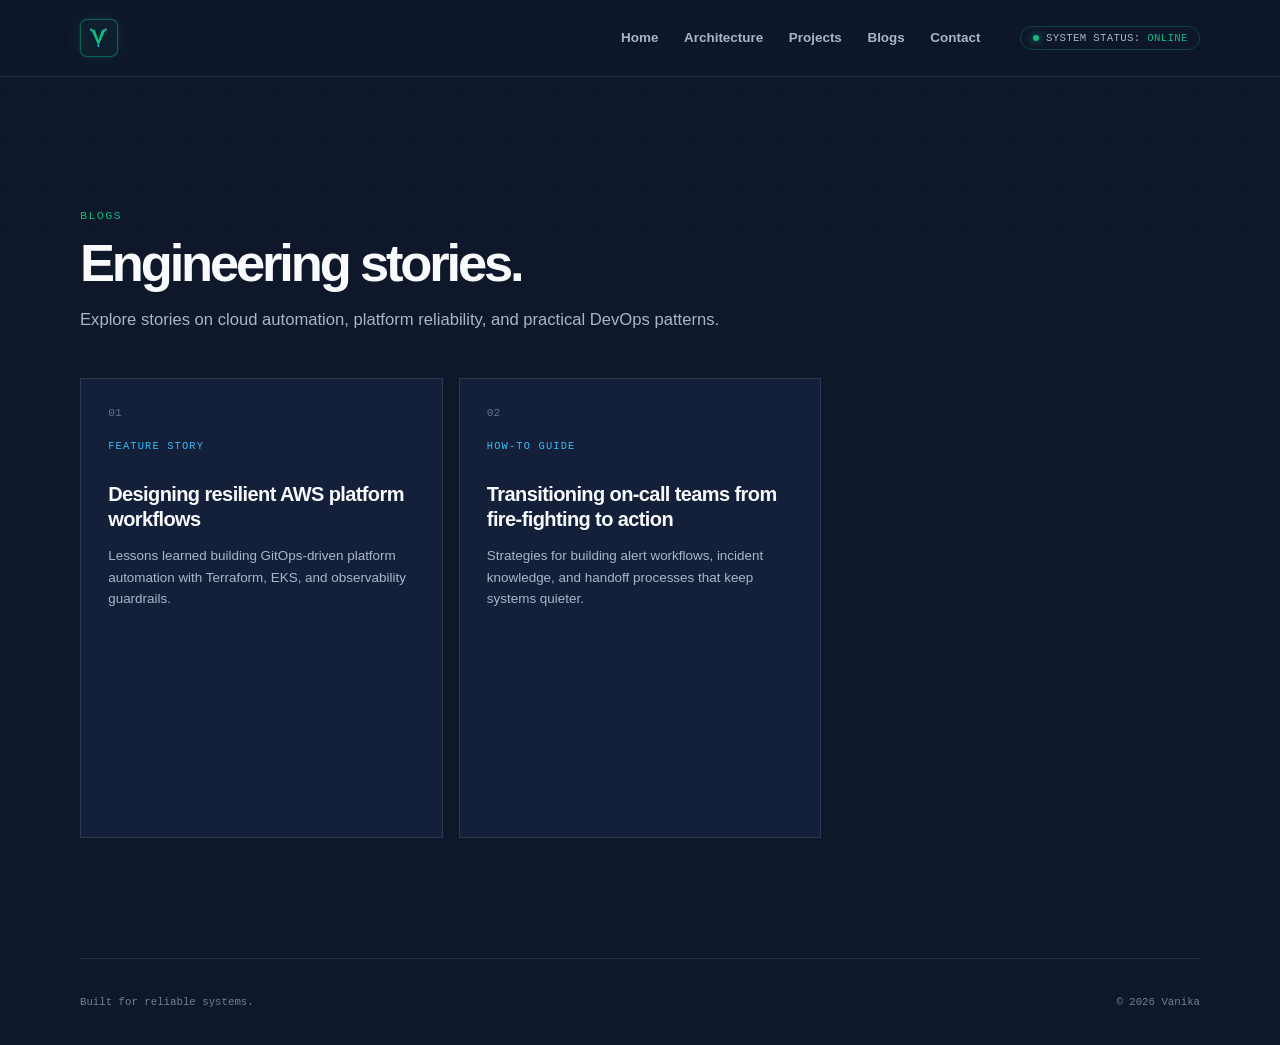
==== blogs.html @ 2e4cf7c6 "Add architecture overview and create separate pages for projects and blogs" ====
﻿<!doctype html>
<html lang="en">
<head>
  <meta charset="utf-8">
  <meta name="viewport" content="width=device-width, initial-scale=1">
  <meta name="description" content="Blogs page for Vanika's portfolio.">
  <title>Blogs | Vanika Portfolio</title>
  <link rel="icon" href="favicon.svg" type="image/svg+xml">
  <link rel="stylesheet" href="styles.css">
</head>
<body>
  <header class="site-header">
    <nav class="nav container" aria-label="Main navigation">
      <a class="site-logo" href="index.html#top" aria-label="Vanika DevOps portfolio home">
        <svg viewBox="0 0 48 48" aria-hidden="true" focusable="false">
          <path d="M10 9h7l7 20 7-20h7L24 40 10 9Z"></path>
          <circle cx="10" cy="9" r="2"></circle><circle cx="38" cy="9" r="2"></circle><circle cx="24" cy="40" r="2"></circle>
        </svg>
      </a>
      <div class="nav-links">
        <a href="index.html">Home</a>
        <a href="index.html#showcases">Architecture</a>
        <a href="projects.html">Projects</a>
        <a href="blogs.html">Blogs</a>
        <a href="index.html#contact">Contact</a>
      </div>
      <p class="status"><span aria-hidden="true"></span>System status: <strong>online</strong></p>
    </nav>
  </header>
  <main id="main-content">
    <section class="section container" aria-labelledby="blogs-heading">
      <div class="section-intro">
        <p class="section-label">Blogs</p>
        <h2 id="blogs-heading">Engineering stories.</h2>
        <p class="prose">Explore stories on cloud automation, platform reliability, and practical DevOps patterns.</p>
      </div>
      <div class="projects-grid">
        <article class="project-card">
          <div class="project-number">01</div><p class="project-type">Feature story</p>
          <h3>Designing resilient AWS platform workflows</h3>
          <p>Lessons learned building GitOps-driven platform automation with Terraform, EKS, and observability guardrails.</p>
        </article>
        <article class="project-card">
          <div class="project-number">02</div><p class="project-type">How-to guide</p>
          <h3>Transitioning on-call teams from fire-fighting to action</h3>
          <p>Strategies for building alert workflows, incident knowledge, and handoff processes that keep systems quieter.</p>
        </article>
      </div>
    </section>
  </main>
  <footer class="footer container"><p>Built for reliable systems.</p><p>© 2026 Vanika</p></footer>
</body>
</html>
---- styles.css ----
:root { --bg:#0f172a; --surface:#14203a; --surface-2:#192746; --line:rgba(148,163,184,.19); --text:#f8fafc; --muted:#a8b6ca; --green:#10b981; --blue:#38bdf8; --mono:"DM Mono", ui-monospace, SFMono-Regular, Menlo, monospace; --sans:"Manrope", Arial, sans-serif; }
* { box-sizing:border-box; }
html { scroll-behavior:smooth; }
body { margin:0; color:var(--text); background:var(--bg); font-family:var(--sans); line-height:1.6; overflow-x:hidden; }
body::before { content:""; position:fixed; inset:0; pointer-events:none; opacity:.28; background-image:linear-gradient(rgba(56,189,248,.025) 1px,transparent 1px),linear-gradient(90deg,rgba(56,189,248,.025) 1px,transparent 1px); background-size:46px 46px; mask-image:linear-gradient(to bottom,black,transparent 72%); }
a { color:inherit; text-decoration:none; }
a:focus-visible { outline:2px solid var(--blue); outline-offset:4px; }
.container { width:min(1120px, calc(100% - 3rem)); margin-inline:auto; }
.skip-link { position:absolute; left:1rem; top:-4rem; z-index:10; background:var(--green); color:#06251e; font-weight:800; padding:.6rem 1rem; border-radius:.25rem; }.skip-link:focus { top:1rem; }
.site-header { position:sticky; top:0; z-index:5; border-bottom:1px solid var(--line); background:rgba(15,23,42,.85); backdrop-filter:blur(14px); }
.nav { min-height:76px; display:flex; align-items:center; gap:2rem; }.site-logo { display:grid; place-items:center; width:2.35rem; height:2.35rem; border:1px solid rgba(16,185,129,.45); border-radius:.45rem; background:rgba(16,185,129,.06); box-shadow:0 0 0 1px rgba(56,189,248,.08),0 0 20px rgba(16,185,129,.12); animation:logo-boot .8s ease-out both; }.site-logo:hover { border-color:var(--green); box-shadow:0 0 24px rgba(16,185,129,.28); }.site-logo svg { width:1.55rem; fill:var(--green); }.site-logo circle { fill:var(--blue); }.nav-links { display:flex; gap:1.6rem; margin-left:auto; color:var(--muted); font-size:.84rem; font-weight:700; }.nav-links a:hover { color:var(--green); }.status { display:flex; align-items:center; gap:.42rem; margin:0 0 0 .5rem; border:1px solid rgba(16,185,129,.27); border-radius:99px; padding:.34rem .7rem; color:var(--muted); font:400 .67rem var(--mono); text-transform:uppercase; letter-spacing:.03em; }.status span { width:.42rem; height:.42rem; border-radius:50%; background:var(--green); box-shadow:0 0 10px var(--green); }.status strong { color:var(--green); font-weight:500; }@keyframes logo-boot{0%{opacity:0;transform:scale(.72);box-shadow:none}65%{opacity:1;transform:scale(1.08)}100%{transform:scale(1)}}
.section { padding:7.5rem 0; }.hero { min-height:calc(100vh - 76px); display:grid; grid-template-columns:1.12fr .88fr; align-items:center; gap:4rem; padding-top:5rem; padding-bottom:5rem; }.eyebrow,.section-label,.project-type { color:var(--green); font:500 .74rem var(--mono); letter-spacing:.11em; text-transform:uppercase; }.eyebrow span { color:var(--blue); margin-right:.45rem; }.hero h1,.section h2 { margin:.7rem 0 1.35rem; letter-spacing:-.06em; line-height:1.06; }.hero h1 { max-width:740px; font-size:clamp(3rem,6.2vw,5.8rem); }.hero em,.section h2 em { color:var(--blue); font-style:normal; }.hero-statement { max-width:600px; margin:0; color:#dce5f1; font-size:clamp(1.05rem,1.8vw,1.32rem); line-height:1.65; }.hero-detail { max-width:510px; margin:1rem 0 2rem; color:var(--muted); }.button { display:inline-flex; align-items:center; justify-content:center; gap:.6rem; border-radius:.3rem; padding:.82rem 1.1rem; font-size:.8rem; font-weight:800; transition:transform .2s ease,box-shadow .2s ease,border-color .2s ease,background .2s ease; }.button:hover { transform:translateY(-2px); }.button-primary { background:var(--green); color:#04271f; box-shadow:0 0 0 1px rgba(16,185,129,.3),0 8px 28px rgba(16,185,129,.18); }.button-primary:hover { box-shadow:0 0 0 1px var(--green),0 12px 34px rgba(16,185,129,.28); }
.terminal { overflow:hidden; border:1px solid rgba(56,189,248,.28); border-radius:.6rem; background:#0a1225; box-shadow:0 24px 50px rgba(0,0,0,.25),0 0 40px rgba(56,189,248,.08); font-family:var(--mono); }.terminal-bar { height:42px; display:flex; align-items:center; gap:.4rem; padding:0 .9rem; background:#111d35; border-bottom:1px solid var(--line); }.terminal-bar span { width:.55rem; height:.55rem; border-radius:50%; background:#36445e; }.terminal-bar span:first-child { background:#f87171; }.terminal-bar span:nth-child(2) { background:#fbbf24; }.terminal-bar span:nth-child(3) { background:var(--green); }.terminal-bar p { margin:0 auto; transform:translateX(-.5rem); color:var(--muted); font-size:.66rem; }.terminal-body { min-height:265px; padding:1.6rem; color:#dbeafe; font-size:.76rem; }.terminal-body p { margin:.34rem 0; }.command { color:var(--blue); margin-right:.5rem; }.dim { color:#71809a; }.success { color:var(--green); margin-right:.45rem; }.prompt i { display:inline-block; width:.5rem; height:1em; background:var(--green); vertical-align:-.15em; animation:blink 1.1s steps(2) infinite; }@keyframes blink{50%{opacity:0}}
.section-lined { border-block:1px solid var(--line); background:rgba(13,23,44,.45); }.about-grid { display:grid; grid-template-columns:1fr 2.3fr; gap:3rem; }.section h2 { font-size:clamp(2.2rem,4.1vw,4rem); }.about-grid h2 { max-width:650px; }.prose,.showcase-intro>p:last-child,.contact>p:not(.section-label) { max-width:650px; color:var(--muted); font-size:1.04rem; }.section-intro { margin-bottom:2.8rem; }.section-intro h2 { margin-bottom:0; }.metrics-grid { display:grid; grid-template-columns:repeat(4,1fr); border:1px solid var(--line); }.metric { min-height:220px; padding:1.7rem; border-right:1px solid var(--line); background:rgba(20,32,58,.38); }.metric:last-child { border:0; }.metric-value { margin:0 0 1.7rem; color:var(--green); font:500 clamp(2.1rem,4vw,3.15rem)/1 var(--mono); letter-spacing:-.1em; }.metric-value span { color:var(--blue); font-size:.47em; letter-spacing:-.07em; }.metric h3 { margin:0 0 .45rem; font-size:.88rem; }.metric>p:last-child { margin:0; color:var(--muted); font-size:.78rem; }.showcase-intro { display:grid; grid-template-columns:1fr 1.5fr 1fr; gap:2rem; align-items:end; }.showcase-intro h2 { margin:0; }.showcase-intro>p:last-child { margin:0; font-size:.9rem; }.projects-grid { display:grid; grid-template-columns:repeat(3,1fr); gap:1rem; }.project-card { display:flex; flex-direction:column; min-height:445px; padding:1.7rem; border:1px solid var(--line); background:var(--surface); transition:border-color .25s ease,transform .25s ease,box-shadow .25s ease; }.project-card:hover { transform:translateY(-5px); border-color:rgba(56,189,248,.55); box-shadow:0 16px 35px rgba(0,0,0,.2),0 0 24px rgba(56,189,248,.08); }.project-card.featured { background:linear-gradient(145deg,#193452,#14203a 65%); }.project-number { color:#60708c; font:400 .7rem var(--mono); }.project-type { margin:2rem 0 .35rem; color:var(--blue); font-size:.65rem; }.project-card h3 { margin:0 0 .8rem; font-size:1.25rem; line-height:1.25; letter-spacing:-.03em; }.project-card>p:not(.project-type) { margin:0; color:var(--muted); font-size:.84rem; }.tool-list { display:flex; flex-wrap:wrap; gap:.45rem; margin:1.5rem 0; padding:0; list-style:none; }.tool-list li { border:1px solid rgba(148,163,184,.25); border-radius:99px; padding:.25rem .52rem; color:#c8d4e5; font:400 .64rem var(--mono); }.card-actions { display:flex; flex-wrap:wrap; align-items:center; gap:1rem; margin-top:auto; }.button-outline { border:1px solid rgba(16,185,129,.5); color:var(--green); padding:.62rem .75rem; font-size:.7rem; }.button-outline:hover { border-color:var(--green); background:rgba(16,185,129,.08); box-shadow:0 0 18px rgba(16,185,129,.15); }.text-link { color:var(--muted); font-size:.72rem; font-weight:800; }.text-link:hover { color:var(--blue); }.text-link span { color:var(--blue); }
.contact { padding-top:8rem; padding-bottom:8rem; }.contact h2 { max-width:800px; margin-bottom:1rem; }.contact>p:not(.section-label) { margin-bottom:2rem; }.contact-links { display:flex; flex-wrap:wrap; gap:.8rem; }.contact-links a { min-width:134px; padding:.8rem 1rem; border:1px solid var(--line); background:var(--surface); color:#dbe5f2; font:700 .78rem var(--mono); transition:all .2s ease; }.contact-links a:hover { color:var(--green); border-color:var(--green); box-shadow:0 0 22px rgba(16,185,129,.14); transform:translateY(-2px); }.contact-links span { float:right; color:var(--blue); }.footer { display:flex; justify-content:space-between; padding:1.6rem 0; border-top:1px solid var(--line); color:#71809a; font:400 .67rem var(--mono); }
.project-card { min-height:460px; }.project-type { margin:1.35rem 0 .7rem; }.mini-diagram { display:flex; align-items:center; gap:.3rem; min-height:52px; padding:.55rem; border:1px solid rgba(56,189,248,.2); background:rgba(8,16,34,.42); color:#c8d4e5; font:500 .58rem var(--mono); text-align:center; }.mini-diagram span { flex:1; min-width:0; padding:.4rem .2rem; border:1px solid rgba(16,185,129,.3); color:var(--green); }.mini-diagram i { display:block; width:.55rem; height:1px; background:var(--blue); position:relative; }.mini-diagram i::after { content:""; position:absolute; right:0; top:-2px; width:4px; height:4px; border-top:1px solid var(--blue); border-right:1px solid var(--blue); transform:rotate(45deg); }.project-card h3 { margin:1.2rem 0 .8rem; }.tool-list { margin:1.5rem 0 0; }
@media (max-width:850px) { .hero { grid-template-columns:1fr; gap:3rem; min-height:auto; }.terminal { max-width:620px; width:100%; }.metrics-grid { grid-template-columns:repeat(2,1fr); }.metric:nth-child(2) { border-right:0; }.metric:nth-child(-n+2) { border-bottom:1px solid var(--line); }.showcase-intro { grid-template-columns:1fr; gap:.4rem; }.projects-grid { grid-template-columns:1fr; }.project-card { min-height:0; }.project-type { margin-top:1.3rem; }.about-grid { grid-template-columns:1fr; gap:.5rem; } }
@media (max-width:620px) { .container { width:min(100% - 2rem,1120px); }.nav { min-height:106px; flex-wrap:wrap; align-content:center; gap:.5rem 1rem; padding:.65rem 0; }.nav-links { display:flex; order:3; width:100%; justify-content:space-between; margin:0; gap:.5rem; font-size:.72rem; }.status { margin-left:auto; font-size:.56rem; padding:.28rem .48rem; }.section { padding:5rem 0; }.hero { padding-top:4rem; padding-bottom:4rem; }.hero h1 { font-size:clamp(2.75rem,14vw,4rem); }.terminal-body { min-height:225px; padding:1.2rem; font-size:.68rem; }.metrics-grid { grid-template-columns:1fr; }.metric { min-height:0; border-right:0; border-bottom:1px solid var(--line); }.metric:last-child { border-bottom:0; }.metric-value { margin-bottom:.9rem; }.footer { gap:1rem; flex-direction:column; }.contact-links a { flex:1 1 100%; } }
@media (prefers-reduced-motion:reduce) { *,*::before,*::after { scroll-behavior:auto !important; animation-duration:.01ms !important; transition-duration:.01ms !important; } }
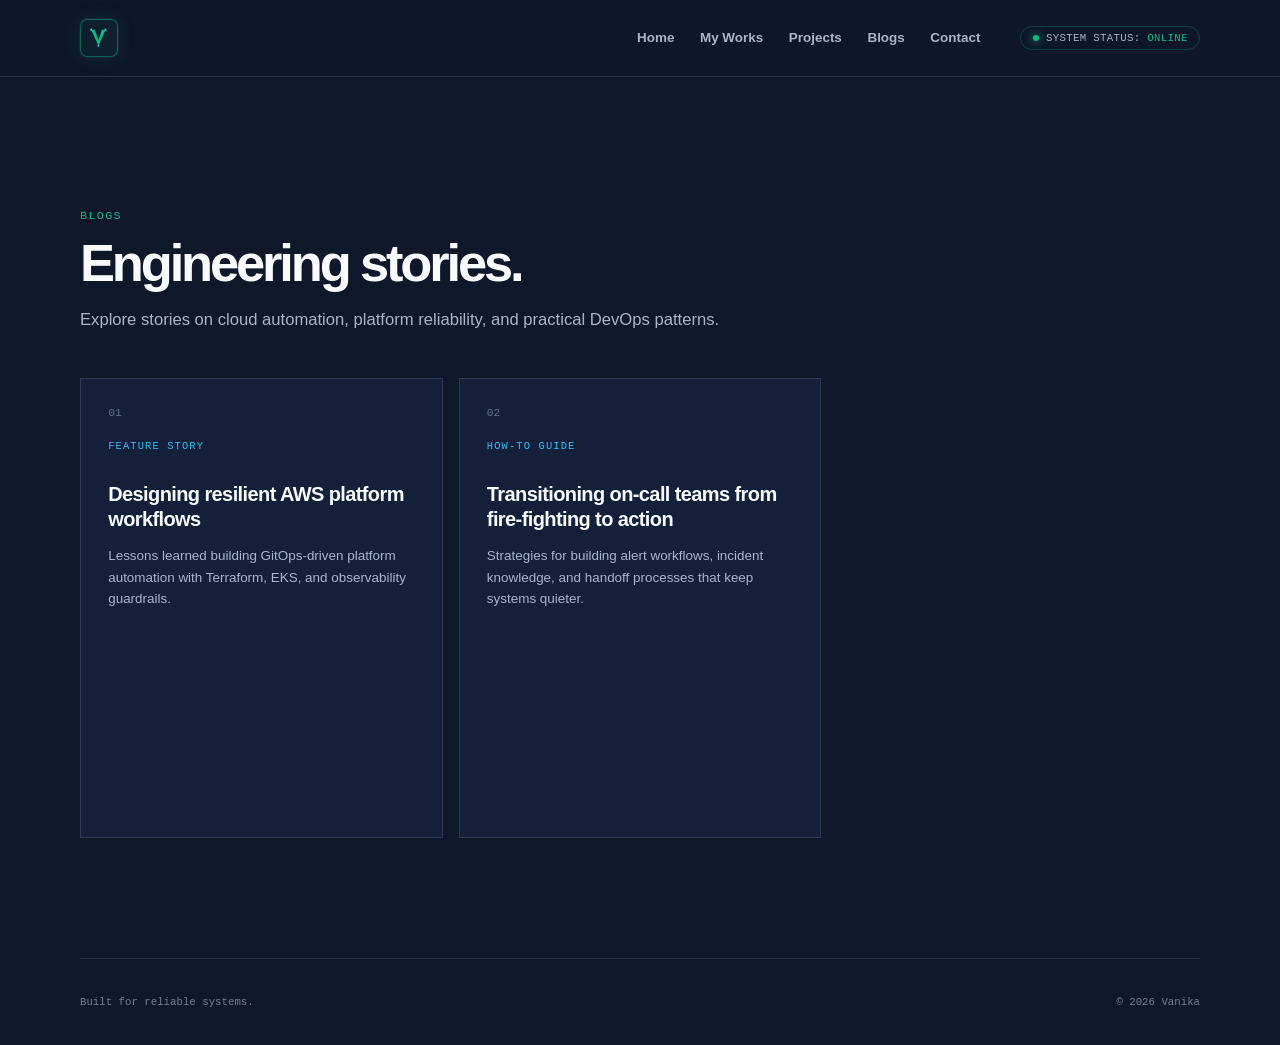
==== commit 867be5fe: "changing to my-works typo" ====
--- a/blogs.html
+++ b/blogs.html
@@ -19,7 +19,7 @@
       </a>
       <div class="nav-links">
         <a href="index.html">Home</a>
-        <a href="index.html#showcases">Architecture</a>
+        <a href="index.html#showcases">My Works</a>
         <a href="projects.html">Projects</a>
         <a href="blogs.html">Blogs</a>
         <a href="index.html#contact">Contact</a>
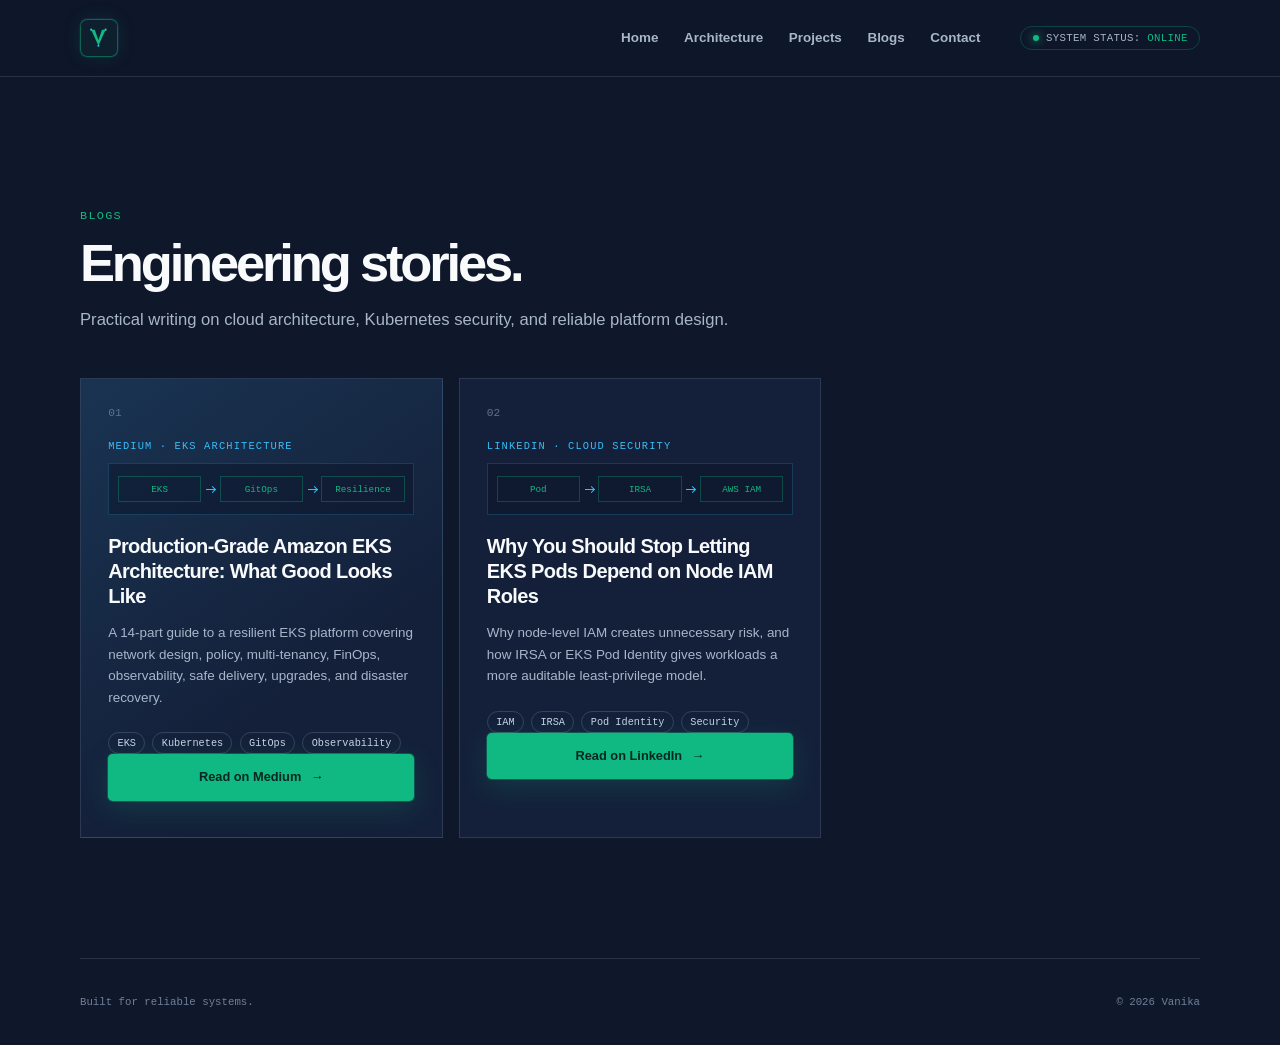
==== commit d3ea5ec0: "updating projects and blogs" ====
--- a/blogs.html
+++ b/blogs.html
@@ -19,7 +19,7 @@
       </a>
       <div class="nav-links">
         <a href="index.html">Home</a>
-        <a href="index.html#showcases">My Works</a>
+        <a href="index.html#showcases">Architecture</a>
         <a href="projects.html">Projects</a>
         <a href="blogs.html">Blogs</a>
         <a href="index.html#contact">Contact</a>
@@ -32,18 +32,24 @@
       <div class="section-intro">
         <p class="section-label">Blogs</p>
         <h2 id="blogs-heading">Engineering stories.</h2>
-        <p class="prose">Explore stories on cloud automation, platform reliability, and practical DevOps patterns.</p>
+        <p class="prose">Practical writing on cloud architecture, Kubernetes security, and reliable platform design.</p>
       </div>
       <div class="projects-grid">
-        <article class="project-card">
-          <div class="project-number">01</div><p class="project-type">Feature story</p>
-          <h3>Designing resilient AWS platform workflows</h3>
-          <p>Lessons learned building GitOps-driven platform automation with Terraform, EKS, and observability guardrails.</p>
+        <article class="project-card featured">
+          <div class="project-number">01</div><p class="project-type">Medium · EKS architecture</p>
+          <div class="mini-diagram" aria-label="EKS platform architecture includes infrastructure, GitOps, observability, and disaster recovery"><span>EKS</span><i></i><span>GitOps</span><i></i><span>Resilience</span></div>
+          <h3>Production-Grade Amazon EKS Architecture: What Good Looks Like</h3>
+          <p>A 14-part guide to a resilient EKS platform covering network design, policy, multi-tenancy, FinOps, observability, safe delivery, upgrades, and disaster recovery.</p>
+          <ul class="tool-list" aria-label="Article topics"><li>EKS</li><li>Kubernetes</li><li>GitOps</li><li>Observability</li></ul>
+          <a class="button button-primary" href="https://medium.com/@vanikaraj1/production-grade-amazon-eks-architecture-what-good-looks-like-092eeeaffea1" target="_blank" rel="noreferrer">Read on Medium <span aria-hidden="true">→</span></a>
         </article>
         <article class="project-card">
-          <div class="project-number">02</div><p class="project-type">How-to guide</p>
-          <h3>Transitioning on-call teams from fire-fighting to action</h3>
-          <p>Strategies for building alert workflows, incident knowledge, and handoff processes that keep systems quieter.</p>
+          <div class="project-number">02</div><p class="project-type">LinkedIn · cloud security</p>
+          <div class="mini-diagram" aria-label="A Kubernetes pod uses a scoped identity rather than a broad node identity"><span>Pod</span><i></i><span>IRSA</span><i></i><span>AWS IAM</span></div>
+          <h3>Why You Should Stop Letting EKS Pods Depend on Node IAM Roles</h3>
+          <p>Why node-level IAM creates unnecessary risk, and how IRSA or EKS Pod Identity gives workloads a more auditable least-privilege model.</p>
+          <ul class="tool-list" aria-label="Article topics"><li>IAM</li><li>IRSA</li><li>Pod Identity</li><li>Security</li></ul>
+          <a class="button button-primary" href="https://www.linkedin.com/pulse/why-you-should-stop-letting-eks-pods-depend-node-iam-roles-vanika-e-udmhc" target="_blank" rel="noreferrer">Read on LinkedIn <span aria-hidden="true">→</span></a>
         </article>
       </div>
     </section>
--- a/styles.css
+++ b/styles.css
@@ -16,4 +16,7 @@
 .project-card { min-height:460px; }.project-type { margin:1.35rem 0 .7rem; }.mini-diagram { display:flex; align-items:center; gap:.3rem; min-height:52px; padding:.55rem; border:1px solid rgba(56,189,248,.2); background:rgba(8,16,34,.42); color:#c8d4e5; font:500 .58rem var(--mono); text-align:center; }.mini-diagram span { flex:1; min-width:0; padding:.4rem .2rem; border:1px solid rgba(16,185,129,.3); color:var(--green); }.mini-diagram i { display:block; width:.55rem; height:1px; background:var(--blue); position:relative; }.mini-diagram i::after { content:""; position:absolute; right:0; top:-2px; width:4px; height:4px; border-top:1px solid var(--blue); border-right:1px solid var(--blue); transform:rotate(45deg); }.project-card h3 { margin:1.2rem 0 .8rem; }.tool-list { margin:1.5rem 0 0; }
 @media (max-width:850px) { .hero { grid-template-columns:1fr; gap:3rem; min-height:auto; }.terminal { max-width:620px; width:100%; }.metrics-grid { grid-template-columns:repeat(2,1fr); }.metric:nth-child(2) { border-right:0; }.metric:nth-child(-n+2) { border-bottom:1px solid var(--line); }.showcase-intro { grid-template-columns:1fr; gap:.4rem; }.projects-grid { grid-template-columns:1fr; }.project-card { min-height:0; }.project-type { margin-top:1.3rem; }.about-grid { grid-template-columns:1fr; gap:.5rem; } }
 @media (max-width:620px) { .container { width:min(100% - 2rem,1120px); }.nav { min-height:106px; flex-wrap:wrap; align-content:center; gap:.5rem 1rem; padding:.65rem 0; }.nav-links { display:flex; order:3; width:100%; justify-content:space-between; margin:0; gap:.5rem; font-size:.72rem; }.status { margin-left:auto; font-size:.56rem; padding:.28rem .48rem; }.section { padding:5rem 0; }.hero { padding-top:4rem; padding-bottom:4rem; }.hero h1 { font-size:clamp(2.75rem,14vw,4rem); }.terminal-body { min-height:225px; padding:1.2rem; font-size:.68rem; }.metrics-grid { grid-template-columns:1fr; }.metric { min-height:0; border-right:0; border-bottom:1px solid var(--line); }.metric:last-child { border-bottom:0; }.metric-value { margin-bottom:.9rem; }.footer { gap:1rem; flex-direction:column; }.contact-links a { flex:1 1 100%; } }
+.hero-actions { display:flex; flex-wrap:wrap; gap:.75rem; }.button-ghost { border:1px solid rgba(148,163,184,.35); color:#dce5f1; }.button-ghost:hover { border-color:var(--blue); color:var(--blue); }
+.split-intro { display:flex; justify-content:space-between; gap:2rem; align-items:end; }.split-intro h2 { margin-bottom:0; }.split-intro>p { max-width:390px; margin:0; color:var(--muted); font-size:.92rem; }.portfolio-grid { display:grid; grid-template-columns:repeat(3,1fr); gap:1rem; }.portfolio-card,.writing-card { display:flex; flex-direction:column; min-height:340px; padding:1.6rem; border:1px solid var(--line); background:rgba(20,32,58,.62); transition:transform .25s ease,border-color .25s ease,box-shadow .25s ease; }.portfolio-card:hover,.writing-card:hover { transform:translateY(-5px); border-color:rgba(56,189,248,.55); box-shadow:0 16px 35px rgba(0,0,0,.2); }.portfolio-card-featured,.writing-card-featured { background:linear-gradient(145deg,#193452,#14203a 65%); }.portfolio-card h3,.writing-card h3 { margin:1.15rem 0 .7rem; font-size:1.28rem; line-height:1.24; letter-spacing:-.03em; }.portfolio-card>p:not(.project-type),.writing-card>p:not(.project-type) { margin:0; color:var(--muted); font-size:.84rem; }.portfolio-card .text-link,.writing-card .text-link { margin-top:auto; padding-top:1.45rem; }.section-cta { margin-top:1.5rem; }.writing-grid { display:grid; grid-template-columns:1.35fr .95fr; gap:1rem; }.writing-card { min-height:300px; }
+@media (max-width:850px) { .projects-grid,.portfolio-grid,.writing-grid { grid-template-columns:1fr; }.portfolio-card,.writing-card { min-height:0; }.split-intro { display:block; }.split-intro>p { margin-top:1rem; } }
 @media (prefers-reduced-motion:reduce) { *,*::before,*::after { scroll-behavior:auto !important; animation-duration:.01ms !important; transition-duration:.01ms !important; } }
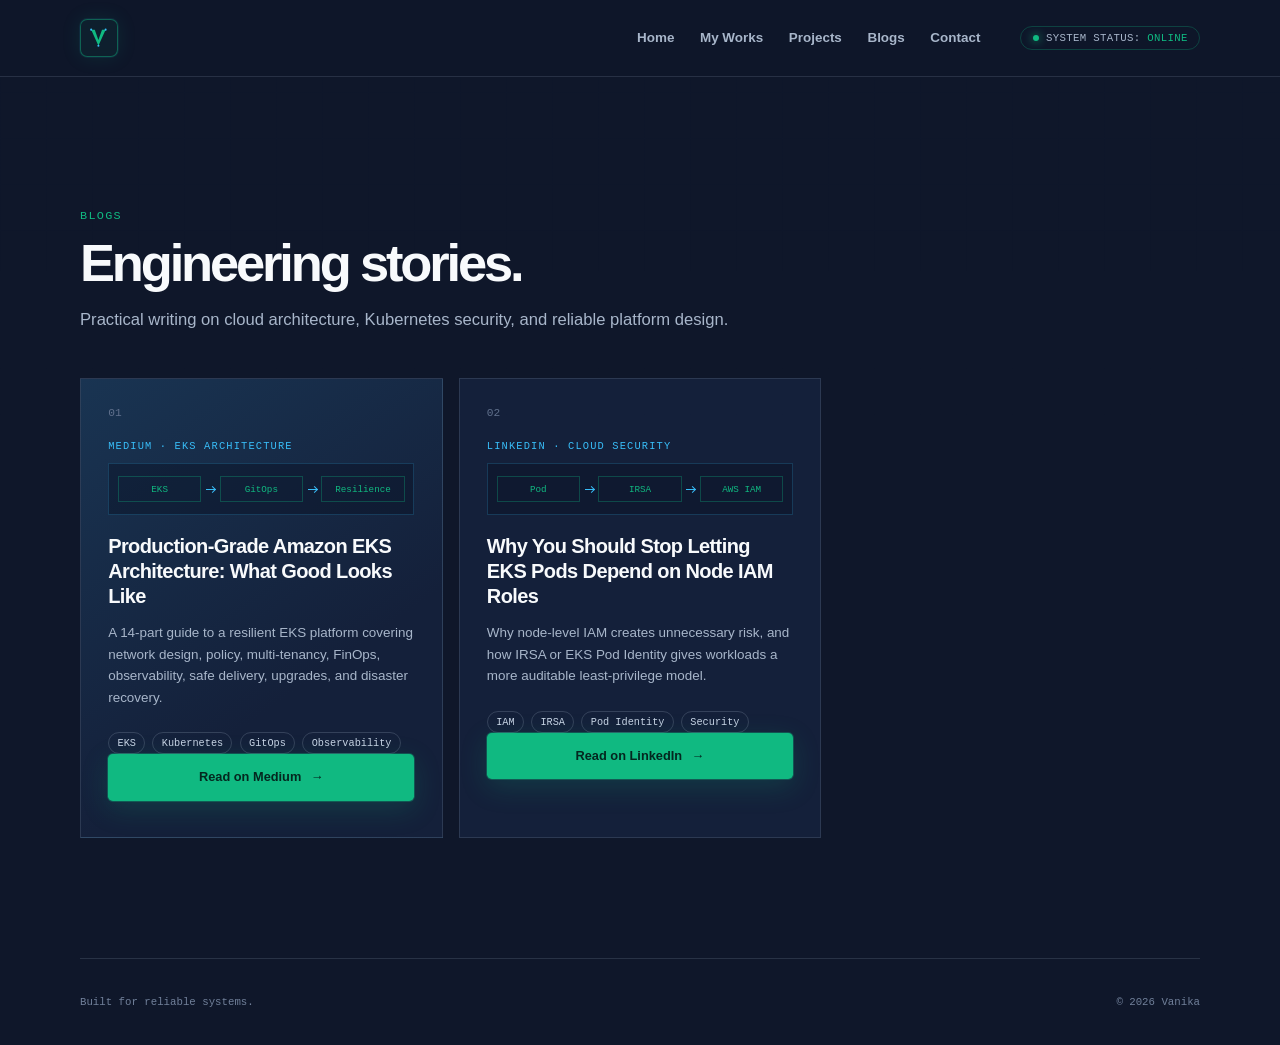
==== commit 47e377fc: "Merge branch 'main' of https://github.com/E-Vanika/Vanika-Portfolio" ====
--- a/blogs.html
+++ b/blogs.html
@@ -19,7 +19,7 @@
       </a>
       <div class="nav-links">
         <a href="index.html">Home</a>
-        <a href="index.html#showcases">Architecture</a>
+        <a href="index.html#showcases">My Works</a>
         <a href="projects.html">Projects</a>
         <a href="blogs.html">Blogs</a>
         <a href="index.html#contact">Contact</a>
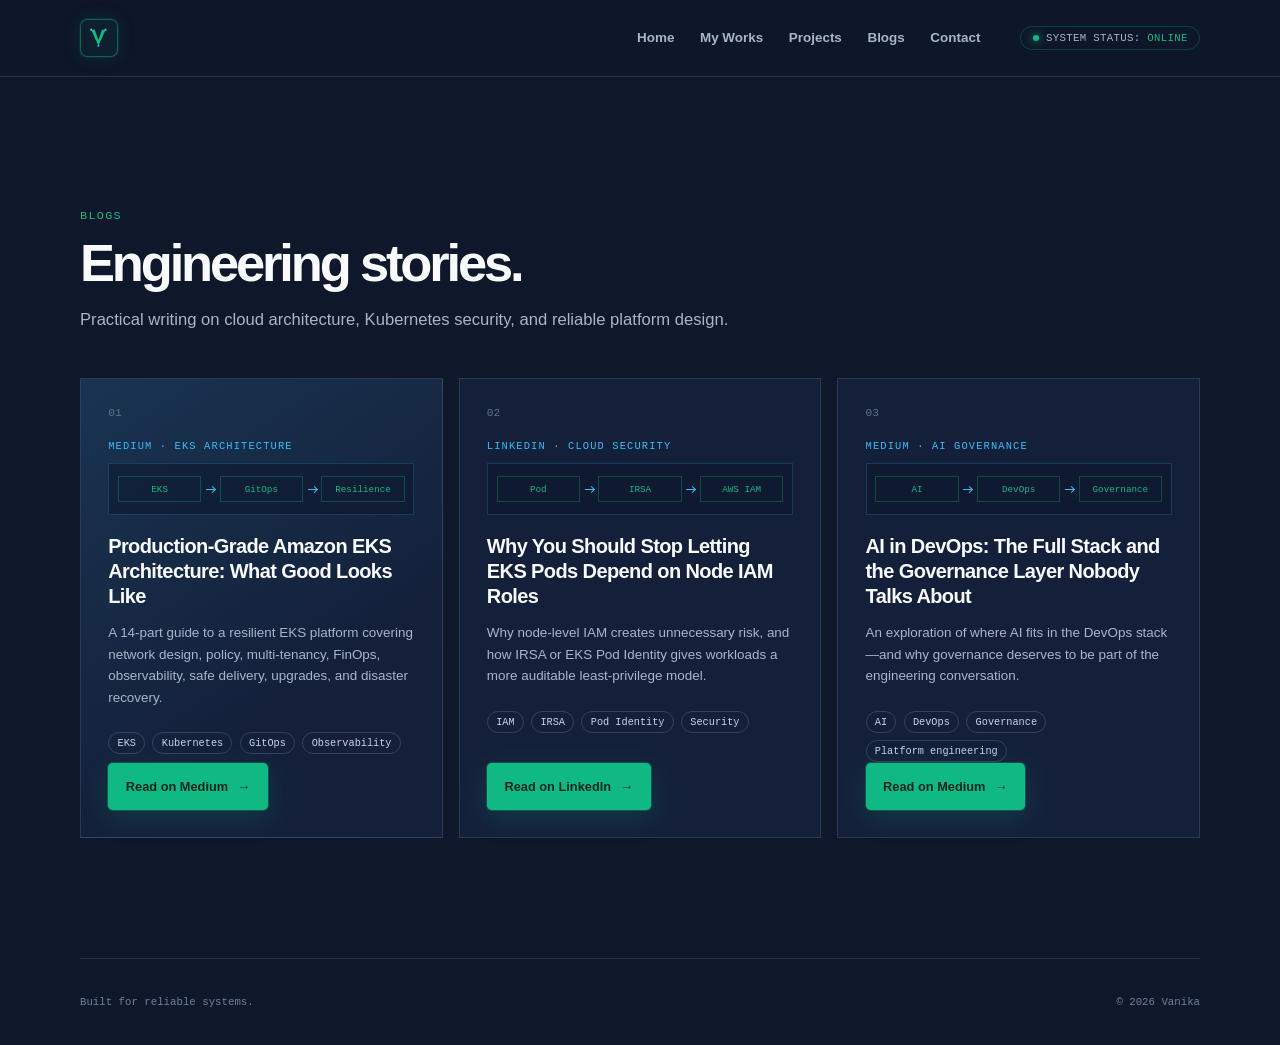
==== commit 06e165b5: "Add new article on AI governance in DevOps to blogs and index pages" ====
--- a/blogs.html
+++ b/blogs.html
@@ -51,6 +51,14 @@
           <ul class="tool-list" aria-label="Article topics"><li>IAM</li><li>IRSA</li><li>Pod Identity</li><li>Security</li></ul>
           <a class="button button-primary" href="https://www.linkedin.com/pulse/why-you-should-stop-letting-eks-pods-depend-node-iam-roles-vanika-e-udmhc" target="_blank" rel="noreferrer">Read on LinkedIn <span aria-hidden="true">→</span></a>
         </article>
+        <article class="project-card">
+          <div class="project-number">03</div><p class="project-type">Medium · AI governance</p>
+          <div class="mini-diagram" aria-label="AI capabilities in DevOps are connected to a governance layer"><span>AI</span><i></i><span>DevOps</span><i></i><span>Governance</span></div>
+          <h3>AI in DevOps: The Full Stack and the Governance Layer Nobody Talks About</h3>
+          <p>An exploration of where AI fits in the DevOps stack—and why governance deserves to be part of the engineering conversation.</p>
+          <ul class="tool-list" aria-label="Article topics"><li>AI</li><li>DevOps</li><li>Governance</li><li>Platform engineering</li></ul>
+          <a class="button button-primary" href="https://medium.com/@vanikaraj1/ai-in-devops-the-full-stack-and-the-governance-layer-nobody-talks-about-cde32f263ec1" target="_blank" rel="noreferrer">Read on Medium <span aria-hidden="true">→</span></a>
+        </article>
       </div>
     </section>
   </main>
--- a/styles.css
+++ b/styles.css
@@ -17,6 +17,28 @@
 @media (max-width:850px) { .hero { grid-template-columns:1fr; gap:3rem; min-height:auto; }.terminal { max-width:620px; width:100%; }.metrics-grid { grid-template-columns:repeat(2,1fr); }.metric:nth-child(2) { border-right:0; }.metric:nth-child(-n+2) { border-bottom:1px solid var(--line); }.showcase-intro { grid-template-columns:1fr; gap:.4rem; }.projects-grid { grid-template-columns:1fr; }.project-card { min-height:0; }.project-type { margin-top:1.3rem; }.about-grid { grid-template-columns:1fr; gap:.5rem; } }
 @media (max-width:620px) { .container { width:min(100% - 2rem,1120px); }.nav { min-height:106px; flex-wrap:wrap; align-content:center; gap:.5rem 1rem; padding:.65rem 0; }.nav-links { display:flex; order:3; width:100%; justify-content:space-between; margin:0; gap:.5rem; font-size:.72rem; }.status { margin-left:auto; font-size:.56rem; padding:.28rem .48rem; }.section { padding:5rem 0; }.hero { padding-top:4rem; padding-bottom:4rem; }.hero h1 { font-size:clamp(2.75rem,14vw,4rem); }.terminal-body { min-height:225px; padding:1.2rem; font-size:.68rem; }.metrics-grid { grid-template-columns:1fr; }.metric { min-height:0; border-right:0; border-bottom:1px solid var(--line); }.metric:last-child { border-bottom:0; }.metric-value { margin-bottom:.9rem; }.footer { gap:1rem; flex-direction:column; }.contact-links a { flex:1 1 100%; } }
 .hero-actions { display:flex; flex-wrap:wrap; gap:.75rem; }.button-ghost { border:1px solid rgba(148,163,184,.35); color:#dce5f1; }.button-ghost:hover { border-color:var(--blue); color:var(--blue); }
-.split-intro { display:flex; justify-content:space-between; gap:2rem; align-items:end; }.split-intro h2 { margin-bottom:0; }.split-intro>p { max-width:390px; margin:0; color:var(--muted); font-size:.92rem; }.portfolio-grid { display:grid; grid-template-columns:repeat(3,1fr); gap:1rem; }.portfolio-card,.writing-card { display:flex; flex-direction:column; min-height:340px; padding:1.6rem; border:1px solid var(--line); background:rgba(20,32,58,.62); transition:transform .25s ease,border-color .25s ease,box-shadow .25s ease; }.portfolio-card:hover,.writing-card:hover { transform:translateY(-5px); border-color:rgba(56,189,248,.55); box-shadow:0 16px 35px rgba(0,0,0,.2); }.portfolio-card-featured,.writing-card-featured { background:linear-gradient(145deg,#193452,#14203a 65%); }.portfolio-card h3,.writing-card h3 { margin:1.15rem 0 .7rem; font-size:1.28rem; line-height:1.24; letter-spacing:-.03em; }.portfolio-card>p:not(.project-type),.writing-card>p:not(.project-type) { margin:0; color:var(--muted); font-size:.84rem; }.portfolio-card .text-link,.writing-card .text-link { margin-top:auto; padding-top:1.45rem; }.section-cta { margin-top:1.5rem; }.writing-grid { display:grid; grid-template-columns:1.35fr .95fr; gap:1rem; }.writing-card { min-height:300px; }
+.project-card h2 { margin:1.2rem 0 .8rem; font-size:1.25rem; line-height:1.25; letter-spacing:-.03em; }.project-card .button { align-self:flex-start; margin-top:auto; }
+main { display:flex; flex-direction:column; } .hero { order:1; } #about { order:2; } #metrics { order:3; } #showcases { order:4; } #projects { order:5; } #writing { order:6; } #contact { order:7; }
+.split-intro { display:flex; justify-content:space-between; gap:2rem; align-items:end; }.split-intro h2 { margin-bottom:0; }.split-intro>p { max-width:390px; margin:0; color:var(--muted); font-size:.92rem; }.portfolio-grid { display:grid; grid-template-columns:repeat(3,1fr); gap:1rem; }.portfolio-card,.writing-card { display:flex; flex-direction:column; min-height:340px; padding:1.6rem; border:1px solid var(--line); background:rgba(20,32,58,.62); transition:transform .25s ease,border-color .25s ease,box-shadow .25s ease; }.portfolio-card:hover,.writing-card:hover { transform:translateY(-5px); border-color:rgba(56,189,248,.55); box-shadow:0 16px 35px rgba(0,0,0,.2); }.portfolio-card-featured,.writing-card-featured { background:linear-gradient(145deg,#193452,#14203a 65%); }.portfolio-card h3,.writing-card h3 { margin:1.15rem 0 .7rem; font-size:1.28rem; line-height:1.24; letter-spacing:-.03em; }.portfolio-card>p:not(.project-type),.writing-card>p:not(.project-type) { margin:0; color:var(--muted); font-size:.84rem; }.portfolio-card .text-link,.writing-card .text-link { margin-top:auto; padding-top:1.45rem; }.section-cta { margin-top:1.5rem; }.writing-grid { display:grid; grid-template-columns:repeat(3,1fr); gap:1rem; }.writing-card { min-height:300px; }
 @media (max-width:850px) { .projects-grid,.portfolio-grid,.writing-grid { grid-template-columns:1fr; }.portfolio-card,.writing-card { min-height:0; }.split-intro { display:block; }.split-intro>p { margin-top:1rem; } }
 @media (prefers-reduced-motion:reduce) { *,*::before,*::after { scroll-behavior:auto !important; animation-duration:.01ms !important; transition-duration:.01ms !important; } }
+
+/* Selected-work refinement: calm hierarchy, clear evidence, and obvious next actions. */
+.portfolio-grid-featured,.projects-grid-selected { gap:1.25rem; }
+.portfolio-grid-featured .portfolio-card,.projects-grid-selected .project-card { position:relative; overflow:hidden; border-radius:.75rem; }
+.portfolio-grid-featured .portfolio-card::before,.projects-grid-selected .project-card::before { content:""; position:absolute; inset:0 0 auto; height:3px; background:linear-gradient(90deg,var(--green),var(--blue)); opacity:.9; }
+.portfolio-grid-featured .portfolio-card { min-height:390px; padding:1.8rem; }
+.projects-page-intro { max-width:760px; }
+.projects-page-intro h1 { margin:.65rem 0 1rem; font-size:clamp(2.6rem,5vw,4.8rem); letter-spacing:-.065em; line-height:1.02; }
+.projects-grid-selected .project-card { min-height:500px; padding:1.9rem; }
+.projects-grid-selected .project-card>p:not(.project-type) { font-size:.88rem; }
+.projects-grid-selected .project-card strong { color:#e7eef9; font-weight:700; }
+.card-actions { padding-top:1.35rem; border-top:1px solid rgba(148,163,184,.14); }
+.live-button { letter-spacing:.01em; }
+.live-button span { color:#064e3b; font-size:1rem; line-height:0; }
+.portfolio-card .card-actions { margin-top:auto; }
+.portfolio-card .card-actions .text-link { margin-top:0; padding-top:0; }
+.projects-grid-selected .card-actions { margin-top:auto; }
+@media (max-width:850px) { .projects-grid-selected .project-card { min-height:0; } }
+@media (prefers-reduced-motion:no-preference) { .writing-card { animation:card-arrival .45s ease both; } .writing-card:nth-child(2) { animation-delay:.08s; } .writing-card:nth-child(3) { animation-delay:.16s; } }
+@keyframes card-arrival { from { opacity:0; transform:translateY(12px); } to { opacity:1; transform:translateY(0); } }
